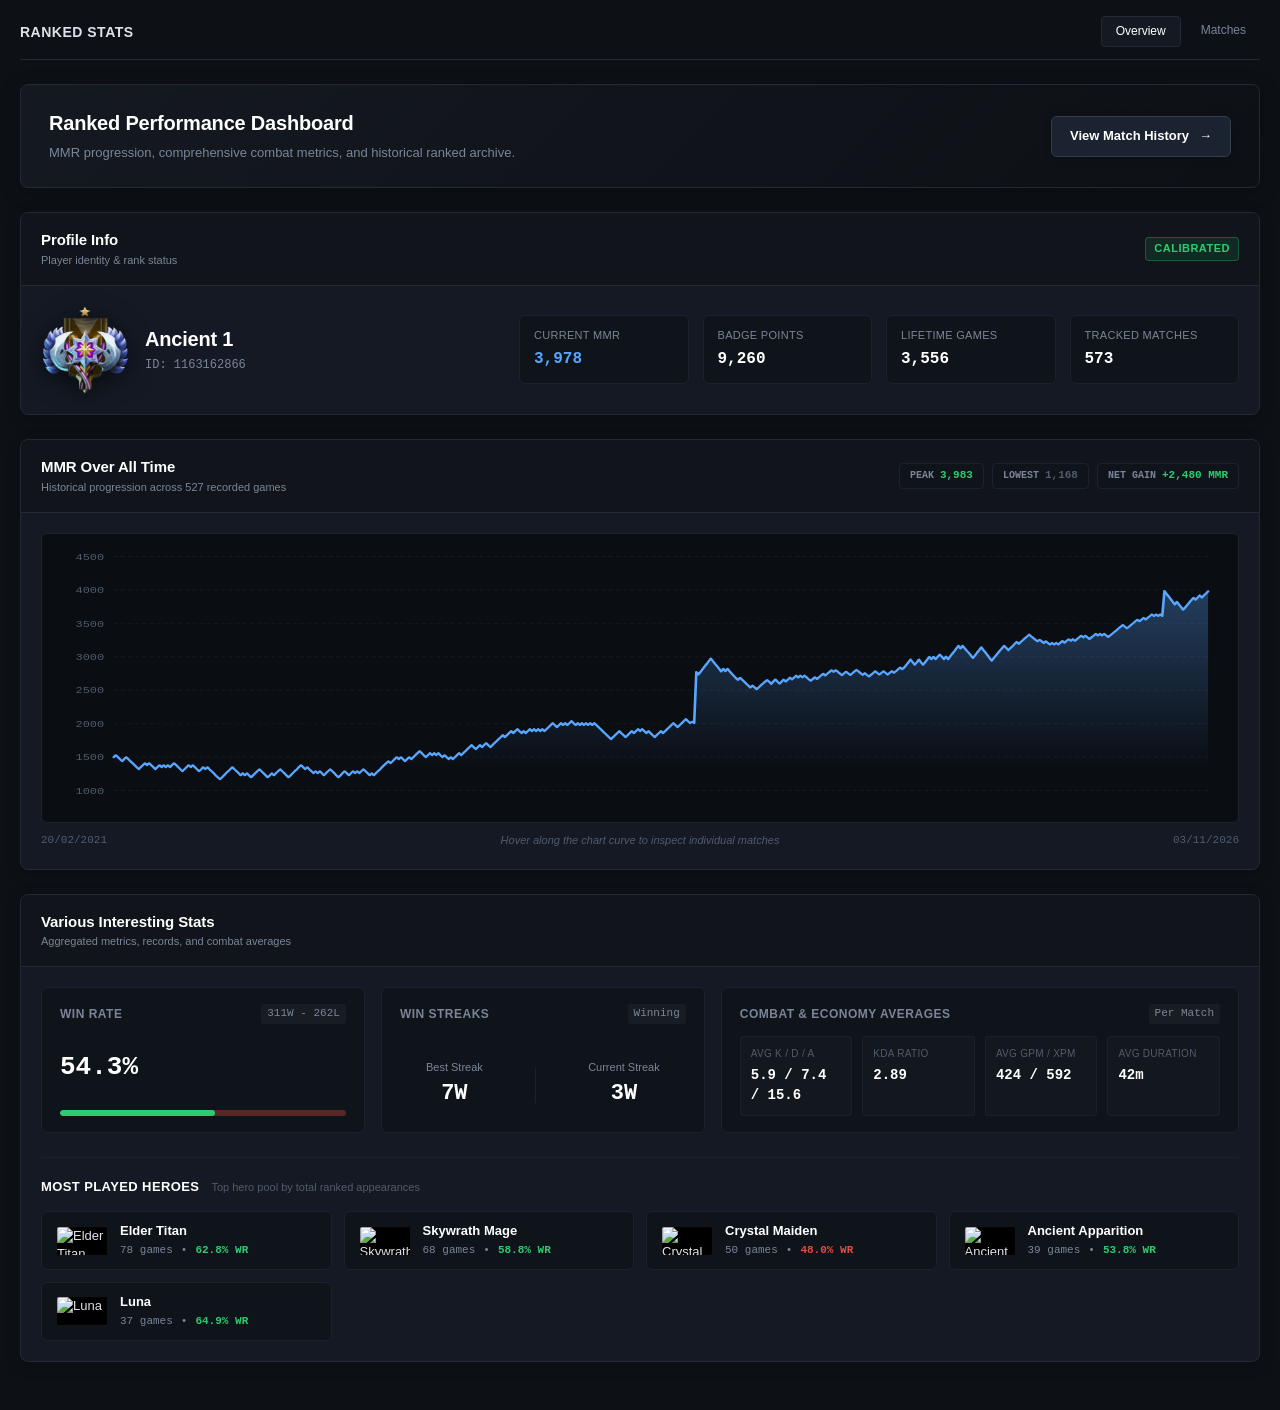
==== web/index.html @ b57a0b6e "reorganized website" ====
<!DOCTYPE html>
<html lang="en">
<head>
  <meta charset="UTF-8">
  <meta name="viewport" content="width=device-width, initial-scale=1.0">
  <title>Ranked Stats</title>
  <link rel="stylesheet" href="landing.css">
  <link rel="icon" href="assets/favicons/favicon.ico">
</head>
<body>
  <div class="layout">
    <!-- Navigation Bar -->
    <nav class="navbar">
      <div class="nav-brand"><a href="index.html" class="nav-brand-link">Ranked Stats</a></div>
      <div class="nav-tabs">
        <a href="index.html" class="nav-item active">Overview</a>
        <a href="matches/index.html" class="nav-item">Matches</a>
      </div>
    </nav>

    <!-- Header Banner & Navigation to Matches -->
    <header class="hero-banner">
      <div class="hero-content">
        <h1 class="hero-title">Ranked Performance Dashboard</h1>
        <p class="hero-subtitle">MMR progression, comprehensive combat metrics, and historical ranked archive.</p>
      </div>
      <div class="hero-action">
        <a href="matches/index.html" class="btn-cta">
          <span>View Match History</span>
          <span class="btn-arrow">&rarr;</span>
        </a>
      </div>
    </header>

    <main class="dashboard-grid">
      <!-- Component 1: Profile Info -->
      <section id="profile-component" class="dashboard-card profile-card">
        <div class="card-header">
          <div class="card-header-titles">
            <h2 class="card-title">Profile Info</h2>
            <span class="card-subtitle">Player identity & rank status</span>
          </div>
          <span class="badge status-badge" id="profile-status">Loading...</span>
        </div>
        <div class="card-body profile-body">
          <div class="rank-display">
            <div class="rank-badge-wrapper" id="rank-badge-wrapper">
              <img id="rank-base-img" class="rank-badge-base" src="assets/rank_icons/rank_icon_0.png" alt="Rank Badge">
              <img id="rank-star-img" class="rank-badge-star hidden" src="" alt="Rank Star">
            </div>
            <div class="rank-info-text">
              <div class="rank-title" id="rank-name-label">Uncalibrated</div>
              <div class="rank-sub" id="profile-account-id">ID: —</div>
            </div>
          </div>

          <div class="profile-metrics-list">
            <div class="profile-metric-box">
              <span class="metric-label">Current MMR</span>
              <span class="metric-num val-highlight" id="profile-mmr">—</span>
            </div>
            <div class="profile-metric-box">
              <span class="metric-label">Badge Points</span>
              <span class="metric-num" id="profile-badge-points">—</span>
            </div>
            <div class="profile-metric-box">
              <span class="metric-label">Lifetime Games</span>
              <span class="metric-num" id="profile-lifetime-games">—</span>
            </div>
            <div class="profile-metric-box">
              <span class="metric-label">Tracked Matches</span>
              <span class="metric-num" id="profile-tracked-matches">—</span>
            </div>
          </div>
        </div>
      </section>

      <!-- Component 2: Chart of MMR Over All Time -->
      <section id="mmr-chart-component" class="dashboard-card chart-card">
        <div class="card-header">
          <div class="card-header-titles">
            <h2 class="card-title">MMR Over All Time</h2>
            <span class="card-subtitle">Historical progression across <span id="chart-total-matches">0</span> recorded games</span>
          </div>
          <div class="chart-summary-pills">
            <div class="summary-pill">
              <span class="pill-label">Peak</span>
              <span class="pill-value val-positive" id="chart-peak-mmr">—</span>
            </div>
            <div class="summary-pill">
              <span class="pill-label">Lowest</span>
              <span class="pill-value val-muted" id="chart-min-mmr">—</span>
            </div>
            <div class="summary-pill">
              <span class="pill-label">Net Gain</span>
              <span class="pill-value val-highlight" id="chart-net-change">—</span>
            </div>
          </div>
        </div>
        <div class="card-body chart-body">
          <div class="chart-wrapper" id="chart-container">
            <svg id="mmr-svg" class="mmr-chart-svg" viewBox="0 0 1000 320" preserveAspectRatio="none">
              <defs>
                <linearGradient id="areaGradient" x1="0" y1="0" x2="0" y2="1">
                  <stop offset="0%" stop-color="#58a6ff" stop-opacity="0.32" />
                  <stop offset="90%" stop-color="#58a6ff" stop-opacity="0.0" />
                </linearGradient>
              </defs>
              <g id="svg-grid-lines"></g>
              <g id="svg-grid-labels"></g>
              <path id="svg-chart-area" d="" fill="url(#areaGradient)" />
              <path id="svg-chart-line" d="" fill="none" stroke="#58a6ff" stroke-width="2.2" stroke-linecap="round" stroke-linejoin="round" />
              <line id="svg-crosshair" class="chart-crosshair hidden" x1="0" y1="20" x2="0" y2="290" />
              <circle id="svg-active-dot" class="chart-active-dot hidden" cx="0" cy="0" r="4.5" />
            </svg>
          </div>
          <div class="chart-footer">
            <span id="chart-start-date" class="chart-footer-date">—</span>
            <span class="chart-footer-hint">Hover along the chart curve to inspect individual matches</span>
            <span id="chart-end-date" class="chart-footer-date">—</span>
          </div>
        </div>
      </section>

      <!-- Component 3: Various Interesting Stats -->
      <section id="stats-component" class="dashboard-card stats-card">
        <div class="card-header">
          <div class="card-header-titles">
            <h2 class="card-title">Various Interesting Stats</h2>
            <span class="card-subtitle">Aggregated metrics, records, and combat averages</span>
          </div>
        </div>
        <div class="card-body stats-body">
          <!-- Quick Stat Metric Tiles -->
          <div class="stats-row">
            <!-- Winrate Tile -->
            <div class="stat-tile">
              <div class="tile-header">
                <span class="tile-title">Win Rate</span>
                <span class="tile-badge" id="stat-record">0W - 0L</span>
              </div>
              <div class="tile-main-val" id="stat-winrate">0.0%</div>
              <div class="winrate-bar-track">
                <div class="winrate-bar-fill" id="stat-winrate-bar" style="width: 50%;"></div>
              </div>
            </div>

            <!-- Streaks Tile -->
            <div class="stat-tile">
              <div class="tile-header">
                <span class="tile-title">Win Streaks</span>
                <span class="tile-badge" id="stat-streak-badge">Active</span>
              </div>
              <div class="streak-split">
                <div class="streak-item">
                  <span class="streak-label">Best Streak</span>
                  <span class="streak-val val-positive" id="stat-max-streak">0W</span>
                </div>
                <div class="streak-sep"></div>
                <div class="streak-item">
                  <span class="streak-label">Current Streak</span>
                  <span class="streak-val" id="stat-current-streak">0W</span>
                </div>
              </div>
            </div>

            <!-- Combat & Economy Averages -->
            <div class="stat-tile full-width-sm">
              <div class="tile-header">
                <span class="tile-title">Combat & Economy Averages</span>
                <span class="tile-badge">Per Match</span>
              </div>
              <div class="averages-layout">
                <div class="avg-cell">
                  <span class="avg-label">Avg K / D / A</span>
                  <span class="avg-data" id="stat-avg-kda">0 / 0 / 0</span>
                </div>
                <div class="avg-cell">
                  <span class="avg-label">KDA Ratio</span>
                  <span class="avg-data val-positive" id="stat-kda-ratio">0.00</span>
                </div>
                <div class="avg-cell">
                  <span class="avg-label">Avg GPM / XPM</span>
                  <span class="avg-data" id="stat-avg-gpmxpm">0 / 0</span>
                </div>
                <div class="avg-cell">
                  <span class="avg-label">Avg Duration</span>
                  <span class="avg-data" id="stat-avg-duration">0m</span>
                </div>
              </div>
            </div>
          </div>

          <!-- Top Played Heroes Subsection -->
          <div class="heroes-subsection">
            <div class="subsection-header">
              <h3 class="subsection-title">Most Played Heroes</h3>
              <span class="subsection-sub">Top hero pool by total ranked appearances</span>
            </div>
            <div class="top-heroes-grid" id="top-heroes-grid">
              <!-- Dynamically populated by landing.js -->
            </div>
          </div>
        </div>
      </section>
    </main>

    <!-- Floating Tooltip for Chart & Items -->
    <div id="chart-tooltip" class="tooltip hidden"></div>
  </div>

  <script src="landing.js"></script>
</body>
</html>
---- web/landing.css ----
:root {
  --bg-color: #0d1015;
  --surface-color: #151921;
  --surface-card: #141923;
  --header-bg: #11141a;
  --border-color: #232936;
  --border-subtle: #1c222d;
  --text-main: #dce2eb;
  --text-muted: #798699;
  --text-dim: #505c6d;
  
  --win-tint: rgba(46, 204, 113, 0.08);
  --win-border: #2ecc71;
  --loss-tint: rgba(231, 76, 60, 0.08);
  --loss-border: #e74c3c;
  --accent-blue: #58a6ff;
  --accent-gold: #f59e0b;
  
  --font-sans: -apple-system, BlinkMacSystemFont, "Segoe UI", Roboto, "Helvetica Neue", sans-serif;
  --font-mono: ui-monospace, SFMono-Regular, Menlo, Monaco, Consolas, "Liberation Mono", monospace;
}

* {
  box-sizing: border-box;
}

body {
  margin: 0;
  padding: 0;
  background-color: var(--bg-color);
  color: var(--text-main);
  font-family: var(--font-sans);
  font-size: 13px;
  line-height: 1.45;
  -webkit-font-smoothing: antialiased;
}

.layout {
  max-width: 1400px;
  margin: 0 auto;
  padding: 16px 20px 48px;
}

/* ==========================================================================
   Navigation Bar
   ========================================================================== */
.navbar {
  display: flex;
  align-items: center;
  justify-content: space-between;
  border-bottom: 1px solid var(--border-color);
  padding-bottom: 12px;
  margin-bottom: 24px;
}

.nav-brand {
  font-weight: 700;
  font-size: 14px;
  letter-spacing: 0.5px;
  text-transform: uppercase;
}

.nav-brand-link {
  color: var(--text-main);
  text-decoration: none;
  transition: color 0.15s ease;
}

.nav-brand-link:hover {
  color: var(--accent-blue);
}

.nav-tabs {
  display: flex;
  gap: 6px;
}

.nav-item {
  color: var(--text-muted);
  text-decoration: none;
  padding: 6px 14px;
  border-radius: 4px;
  font-weight: 500;
  font-size: 12px;
  transition: all 0.15s ease;
}

.nav-item:hover {
  color: var(--text-main);
  background: rgba(255, 255, 255, 0.04);
}

.nav-item.active {
  color: #fff;
  background: var(--surface-color);
  border: 1px solid var(--border-color);
}

/* ==========================================================================
   Hero Banner / Navigation to Matches
   ========================================================================== */
.hero-banner {
  display: flex;
  align-items: center;
  justify-content: space-between;
  background: linear-gradient(135deg, rgba(21, 25, 33, 0.95) 0%, rgba(13, 16, 21, 0.98) 100%);
  border: 1px solid var(--border-color);
  border-radius: 8px;
  padding: 24px 28px;
  margin-bottom: 24px;
  box-shadow: 0 4px 20px rgba(0, 0, 0, 0.25);
  gap: 20px;
}

.hero-title {
  margin: 0 0 6px 0;
  font-size: 20px;
  font-weight: 700;
  color: #fff;
  letter-spacing: -0.2px;
}

.hero-subtitle {
  margin: 0;
  color: var(--text-muted);
  font-size: 13px;
}

.btn-cta {
  display: inline-flex;
  align-items: center;
  gap: 10px;
  background: #1b2230;
  border: 1px solid #323d50;
  color: #fff;
  text-decoration: none;
  font-size: 13px;
  font-weight: 600;
  padding: 10px 18px;
  border-radius: 6px;
  white-space: nowrap;
  transition: all 0.2s cubic-bezier(0.16, 1, 0.3, 1);
  box-shadow: 0 2px 8px rgba(0, 0, 0, 0.2);
}

.btn-cta:hover {
  background: #252e42;
  border-color: var(--accent-blue);
  color: var(--accent-blue);
  transform: translateY(-1px);
  box-shadow: 0 4px 14px rgba(88, 166, 255, 0.2);
}

.btn-arrow {
  transition: transform 0.2s ease;
}

.btn-cta:hover .btn-arrow {
  transform: translateX(3px);
}

/* ==========================================================================
   Dashboard Main Grid
   ========================================================================== */
.dashboard-grid {
  display: flex;
  flex-direction: column;
  gap: 24px;
}

.dashboard-card {
  background: var(--surface-card);
  border: 1px solid var(--border-color);
  border-radius: 8px;
  overflow: hidden;
  box-shadow: 0 4px 16px rgba(0, 0, 0, 0.2);
}

.card-header {
  display: flex;
  align-items: center;
  justify-content: space-between;
  padding: 16px 20px;
  background: var(--header-bg);
  border-bottom: 1px solid var(--border-color);
  gap: 16px;
}

.card-header-titles {
  display: flex;
  flex-direction: column;
  gap: 2px;
}

.card-title {
  margin: 0;
  font-size: 15px;
  font-weight: 600;
  color: #fff;
  letter-spacing: -0.1px;
}

.card-subtitle {
  font-size: 11px;
  color: var(--text-muted);
}

.card-body {
  padding: 20px;
}

/* Status Badges */
.badge {
  display: inline-flex;
  align-items: center;
  padding: 3px 8px;
  border-radius: 4px;
  font-size: 11px;
  font-weight: 600;
  text-transform: uppercase;
  letter-spacing: 0.5px;
}

.status-badge {
  background: rgba(46, 204, 113, 0.12);
  color: #2ecc71;
  border: 1px solid rgba(46, 204, 113, 0.3);
}

.status-badge.uncalibrated {
  background: rgba(245, 158, 11, 0.12);
  color: var(--accent-gold);
  border-color: rgba(245, 158, 11, 0.3);
}

/* ==========================================================================
   Component 1: Profile Info
   ========================================================================== */
.profile-body {
  display: flex;
  align-items: center;
  justify-content: space-between;
  flex-wrap: wrap;
  gap: 24px;
}

.rank-display {
  display: flex;
  align-items: center;
  gap: 16px;
}

.rank-badge-wrapper {
  position: relative;
  width: 88px;
  height: 88px;
  display: flex;
  align-items: center;
  justify-content: center;
  filter: drop-shadow(0 4px 12px rgba(0, 0, 0, 0.6));
}

.rank-badge-base {
  width: 100%;
  height: 100%;
  object-fit: contain;
}

.rank-badge-star {
  position: absolute;
  top: 0;
  left: 0;
  width: 100%;
  height: 100%;
  object-fit: contain;
  pointer-events: none;
}

.rank-badge-star.hidden {
  display: none;
}

.rank-info-text {
  display: flex;
  flex-direction: column;
  gap: 3px;
}

.rank-title {
  font-size: 20px;
  font-weight: 700;
  color: #fff;
  letter-spacing: -0.2px;
}

.rank-sub {
  font-family: var(--font-mono);
  font-size: 12px;
  color: var(--text-muted);
}

.profile-metrics-list {
  display: grid;
  grid-template-columns: repeat(4, 1fr);
  gap: 14px;
  flex: 1;
  max-width: 720px;
}

.profile-metric-box {
  background: #0f131a;
  border: 1px solid var(--border-subtle);
  border-radius: 6px;
  padding: 12px 14px;
  display: flex;
  flex-direction: column;
  gap: 4px;
}

.metric-label {
  font-size: 11px;
  text-transform: uppercase;
  color: var(--text-muted);
  font-weight: 500;
  letter-spacing: 0.3px;
}

.metric-num {
  font-size: 16px;
  font-weight: 700;
  font-family: var(--font-mono);
  color: #fff;
}

.val-highlight {
  color: var(--accent-blue);
}

.val-positive {
  color: #2ecc71;
}

.val-muted {
  color: var(--text-dim);
}

/* ==========================================================================
   Component 2: MMR Over All Time Chart
   ========================================================================== */
.chart-summary-pills {
  display: flex;
  gap: 8px;
  flex-wrap: wrap;
}

.summary-pill {
  display: flex;
  align-items: center;
  gap: 6px;
  background: #0f131a;
  border: 1px solid var(--border-subtle);
  padding: 4px 10px;
  border-radius: 4px;
  font-size: 11px;
  font-family: var(--font-mono);
}

.pill-label {
  color: var(--text-muted);
  text-transform: uppercase;
  font-size: 10px;
  font-weight: 600;
}

.pill-value {
  font-weight: 700;
}

.chart-wrapper {
  position: relative;
  width: 100%;
  height: 290px;
  background: #0a0d12;
  border: 1px solid var(--border-subtle);
  border-radius: 6px;
  overflow: hidden;
  cursor: crosshair;
}

.mmr-chart-svg {
  width: 100%;
  height: 100%;
  display: block;
}

.svg-grid-line {
  stroke: rgba(255, 255, 255, 0.05);
  stroke-width: 1;
  stroke-dasharray: 3 3;
}

.svg-grid-text {
  fill: var(--text-dim);
  font-size: 10px;
  font-family: var(--font-mono);
  text-anchor: end;
  user-select: none;
}

.chart-crosshair {
  stroke: rgba(88, 166, 255, 0.4);
  stroke-width: 1;
  stroke-dasharray: 2 2;
  pointer-events: none;
}

.chart-crosshair.hidden {
  display: none;
}

.chart-active-dot {
  fill: #fff;
  stroke: #58a6ff;
  stroke-width: 2.5;
  pointer-events: none;
  filter: drop-shadow(0 0 6px rgba(88, 166, 255, 0.8));
}

.chart-active-dot.hidden {
  display: none;
}

.chart-footer {
  display: flex;
  align-items: center;
  justify-content: space-between;
  margin-top: 10px;
  font-size: 11px;
  color: var(--text-muted);
}

.chart-footer-date {
  font-family: var(--font-mono);
  color: var(--text-dim);
}

.chart-footer-hint {
  font-style: italic;
  font-size: 11px;
  color: var(--text-dim);
}

/* ==========================================================================
   Component 3: Various Interesting Stats
   ========================================================================== */
.stats-row {
  display: grid;
  grid-template-columns: 1fr 1fr 1.6fr;
  gap: 16px;
  margin-bottom: 24px;
}

.stat-tile {
  background: #0f131a;
  border: 1px solid var(--border-subtle);
  border-radius: 6px;
  padding: 16px 18px;
  display: flex;
  flex-direction: column;
  justify-content: space-between;
}

.tile-header {
  display: flex;
  align-items: center;
  justify-content: space-between;
  margin-bottom: 12px;
}

.tile-title {
  font-size: 12px;
  font-weight: 600;
  text-transform: uppercase;
  letter-spacing: 0.5px;
  color: var(--text-muted);
}

.tile-badge {
  font-size: 11px;
  font-family: var(--font-mono);
  color: var(--text-muted);
  background: rgba(255, 255, 255, 0.04);
  padding: 2px 6px;
  border-radius: 3px;
}

.tile-main-val {
  font-size: 26px;
  font-weight: 700;
  font-family: var(--font-mono);
  color: #fff;
  margin-bottom: 10px;
}

.winrate-bar-track {
  width: 100%;
  height: 6px;
  background: rgba(231, 76, 60, 0.35);
  border-radius: 3px;
  overflow: hidden;
}

.winrate-bar-fill {
  height: 100%;
  background: #2ecc71;
  border-radius: 3px;
  transition: width 0.4s ease;
}

.streak-split {
  display: flex;
  align-items: center;
  justify-content: space-around;
  padding: 6px 0;
}

.streak-item {
  display: flex;
  flex-direction: column;
  align-items: center;
  gap: 2px;
}

.streak-label {
  font-size: 11px;
  color: var(--text-muted);
}

.streak-val {
  font-size: 22px;
  font-weight: 700;
  font-family: var(--font-mono);
  color: #fff;
}

.streak-sep {
  width: 1px;
  height: 36px;
  background: var(--border-subtle);
}

/* Combat & Economy Averages Layout */
.averages-layout {
  display: grid;
  grid-template-columns: repeat(4, 1fr);
  gap: 10px;
}

.avg-cell {
  background: rgba(255, 255, 255, 0.02);
  border: 1px solid rgba(255, 255, 255, 0.04);
  border-radius: 4px;
  padding: 10px;
  display: flex;
  flex-direction: column;
  gap: 3px;
}

.avg-label {
  font-size: 10px;
  text-transform: uppercase;
  color: var(--text-dim);
  letter-spacing: 0.3px;
}

.avg-data {
  font-size: 14px;
  font-weight: 700;
  font-family: var(--font-mono);
  color: #fff;
}

/* Top Played Heroes Subsection */
.heroes-subsection {
  margin-top: 8px;
  border-top: 1px solid var(--border-subtle);
  padding-top: 20px;
}

.subsection-header {
  display: flex;
  align-items: baseline;
  gap: 12px;
  margin-bottom: 14px;
}

.subsection-title {
  margin: 0;
  font-size: 13px;
  font-weight: 600;
  color: #fff;
  text-transform: uppercase;
  letter-spacing: 0.4px;
}

.subsection-sub {
  font-size: 11px;
  color: var(--text-dim);
}

.top-heroes-grid {
  display: grid;
  grid-template-columns: repeat(auto-fill, minmax(240px, 1fr));
  gap: 12px;
}

.hero-stat-card {
  display: flex;
  align-items: center;
  gap: 12px;
  background: #0f131a;
  border: 1px solid var(--border-subtle);
  border-radius: 6px;
  padding: 10px 14px;
  transition: border-color 0.15s ease, transform 0.15s ease;
}

.hero-stat-card:hover {
  border-color: #384252;
  transform: translateY(-1px);
}

.hero-card-img {
  width: 52px;
  height: 30px;
  border-radius: 3px;
  object-fit: cover;
  background: #000;
  flex-shrink: 0;
  border: 1px solid rgba(255, 255, 255, 0.08);
}

.hero-card-info {
  display: flex;
  flex-direction: column;
  min-width: 0;
  flex: 1;
}

.hero-card-name {
  font-weight: 600;
  font-size: 13px;
  color: #fff;
  white-space: nowrap;
  overflow: hidden;
  text-overflow: ellipsis;
}

.hero-card-metrics {
  display: flex;
  align-items: center;
  gap: 8px;
  font-family: var(--font-mono);
  font-size: 11px;
  color: var(--text-muted);
  margin-top: 2px;
}

.hero-card-winrate.positive {
  color: #2ecc71;
  font-weight: 600;
}

.hero-card-winrate.negative {
  color: #e74c3c;
  font-weight: 600;
}

/* ==========================================================================
   Tooltips
   ========================================================================== */
.tooltip {
  position: fixed;
  background: #11141a;
  border: 1px solid var(--border-color);
  color: var(--text-main);
  padding: 6px 10px;
  border-radius: 4px;
  font-size: 11px;
  pointer-events: none;
  z-index: 10005;
  white-space: nowrap;
  box-shadow: 0 4px 14px rgba(0, 0, 0, 0.5);
  font-family: var(--font-sans);
}

.tooltip.hidden {
  display: none;
}

/* Tooltip internal content for MMR chart */
.chart-tip-row {
  display: flex;
  align-items: center;
  gap: 8px;
}

.chart-tip-hero-img {
  width: 28px;
  height: 16px;
  border-radius: 2px;
  object-fit: cover;
}

.chart-tip-mmr {
  font-weight: 700;
  font-family: var(--font-mono);
  color: #fff;
}

.chart-tip-date {
  color: var(--text-dim);
  font-family: var(--font-mono);
  font-size: 10px;
}

/* ==========================================================================
   Responsive Adaptations
   ========================================================================== */
@media (max-width: 992px) {
  .profile-metrics-list {
    grid-template-columns: repeat(2, 1fr);
  }

  .stats-row {
    grid-template-columns: 1fr;
  }

  .hero-banner {
    flex-direction: column;
    align-items: flex-start;
  }
}

@media (max-width: 640px) {
  .averages-layout {
    grid-template-columns: repeat(2, 1fr);
  }
  
  .profile-body {
    flex-direction: column;
    align-items: flex-start;
  }
}
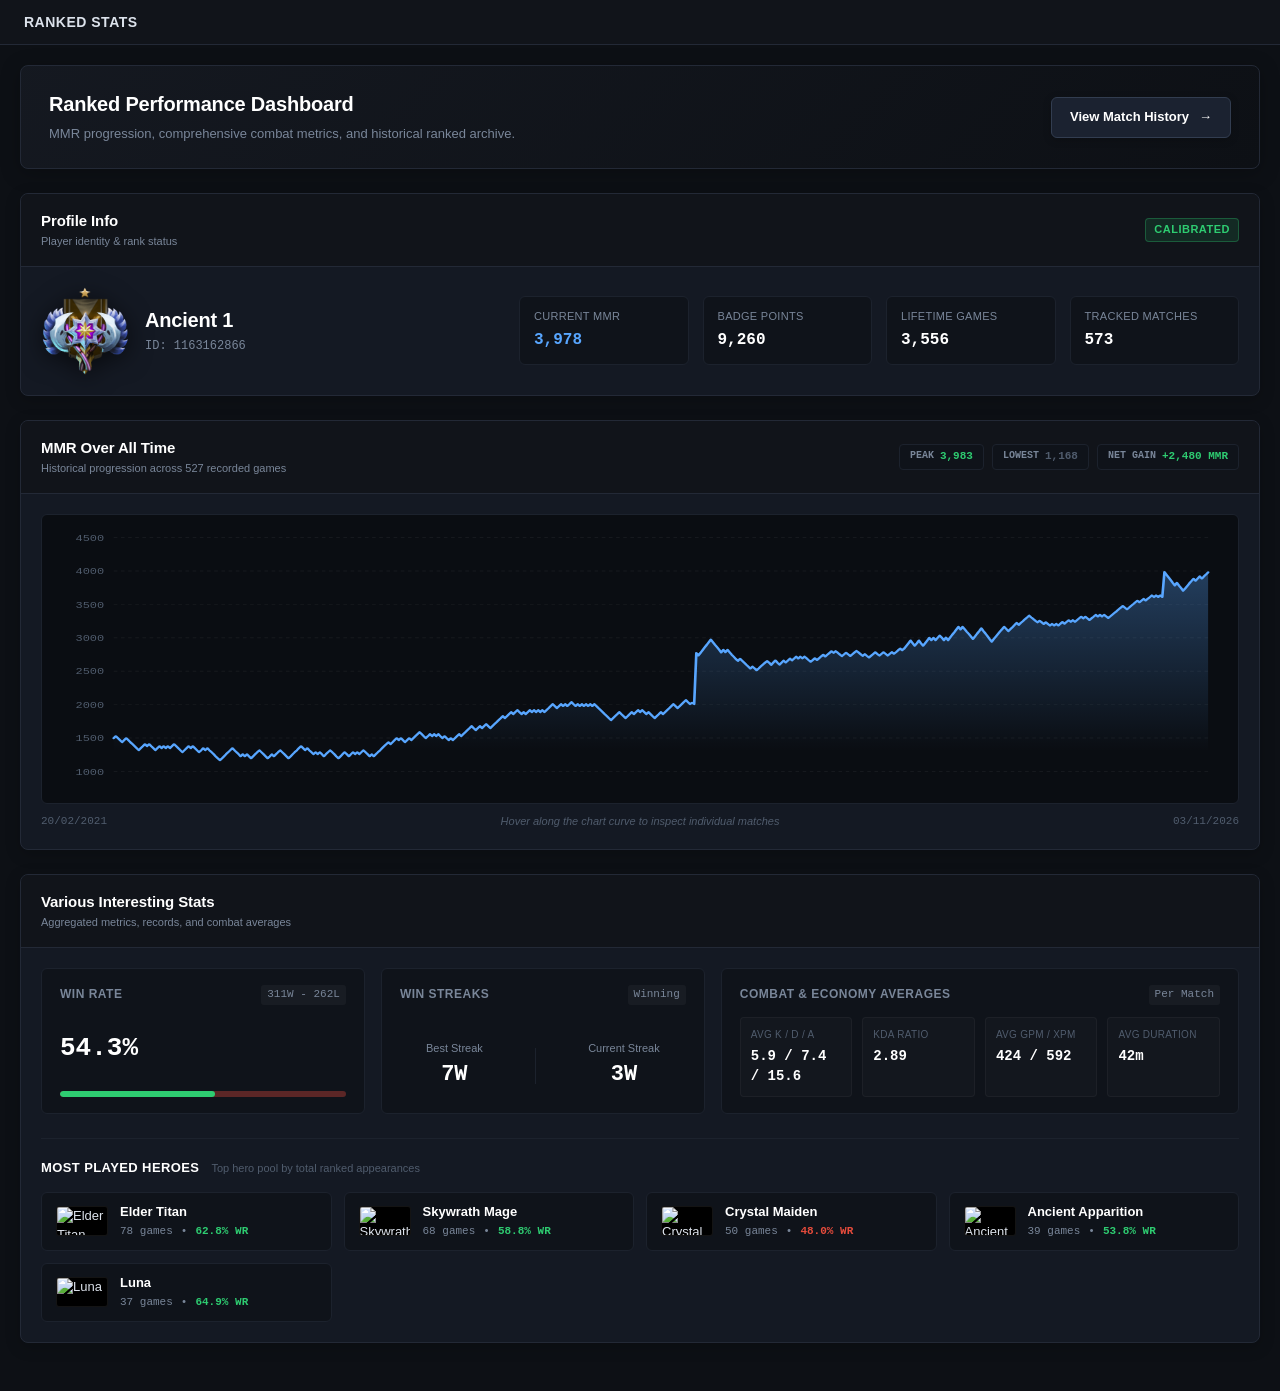
==== commit a195b4f9: "finished table design, basic linkage between homepage and table." ====
--- a/web/index.html
+++ b/web/index.html
@@ -8,15 +8,12 @@
   <link rel="icon" href="assets/favicons/favicon.ico">
 </head>
 <body>
+  <!-- Global Site Header -->
+  <header class="site-header">
+    <a href="index.html" class="site-title">Ranked Stats</a>
+  </header>
+
   <div class="layout">
-    <!-- Navigation Bar -->
-    <nav class="navbar">
-      <div class="nav-brand"><a href="index.html" class="nav-brand-link">Ranked Stats</a></div>
-      <div class="nav-tabs">
-        <a href="index.html" class="nav-item active">Overview</a>
-        <a href="matches/index.html" class="nav-item">Matches</a>
-      </div>
-    </nav>
 
     <!-- Header Banner & Navigation to Matches -->
     <header class="hero-banner">
--- a/web/landing.css
+++ b/web/landing.css
@@ -38,62 +38,38 @@
 .layout {
   max-width: 1400px;
   margin: 0 auto;
-  padding: 16px 20px 48px;
+  padding: 20px 20px 48px;
 }
 
 /* ==========================================================================
-   Navigation Bar
+   Global Site Header (Full-width, constant across all pages)
    ========================================================================== */
-.navbar {
-  display: flex;
-  align-items: center;
-  justify-content: space-between;
+.site-header {
+  width: 100%;
+  background-color: var(--header-bg);
   border-bottom: 1px solid var(--border-color);
-  padding-bottom: 12px;
-  margin-bottom: 24px;
-}
-
-.nav-brand {
+  padding: 12px 24px;
+  box-sizing: border-box;
+  display: flex;
+  align-items: center;
+}
+
+.site-title,
+.site-title:link,
+.site-title:visited,
+.site-title:hover,
+.site-title:active,
+.site-title:focus {
   font-weight: 700;
   font-size: 14px;
   letter-spacing: 0.5px;
   text-transform: uppercase;
-}
-
-.nav-brand-link {
   color: var(--text-main);
   text-decoration: none;
-  transition: color 0.15s ease;
-}
-
-.nav-brand-link:hover {
-  color: var(--accent-blue);
-}
-
-.nav-tabs {
-  display: flex;
-  gap: 6px;
-}
-
-.nav-item {
-  color: var(--text-muted);
-  text-decoration: none;
-  padding: 6px 14px;
-  border-radius: 4px;
-  font-weight: 500;
-  font-size: 12px;
-  transition: all 0.15s ease;
-}
-
-.nav-item:hover {
-  color: var(--text-main);
-  background: rgba(255, 255, 255, 0.04);
-}
-
-.nav-item.active {
-  color: #fff;
-  background: var(--surface-color);
-  border: 1px solid var(--border-color);
+  cursor: pointer;
+  outline: none;
+  user-select: none;
+  transition: none;
 }
 
 /* ==========================================================================
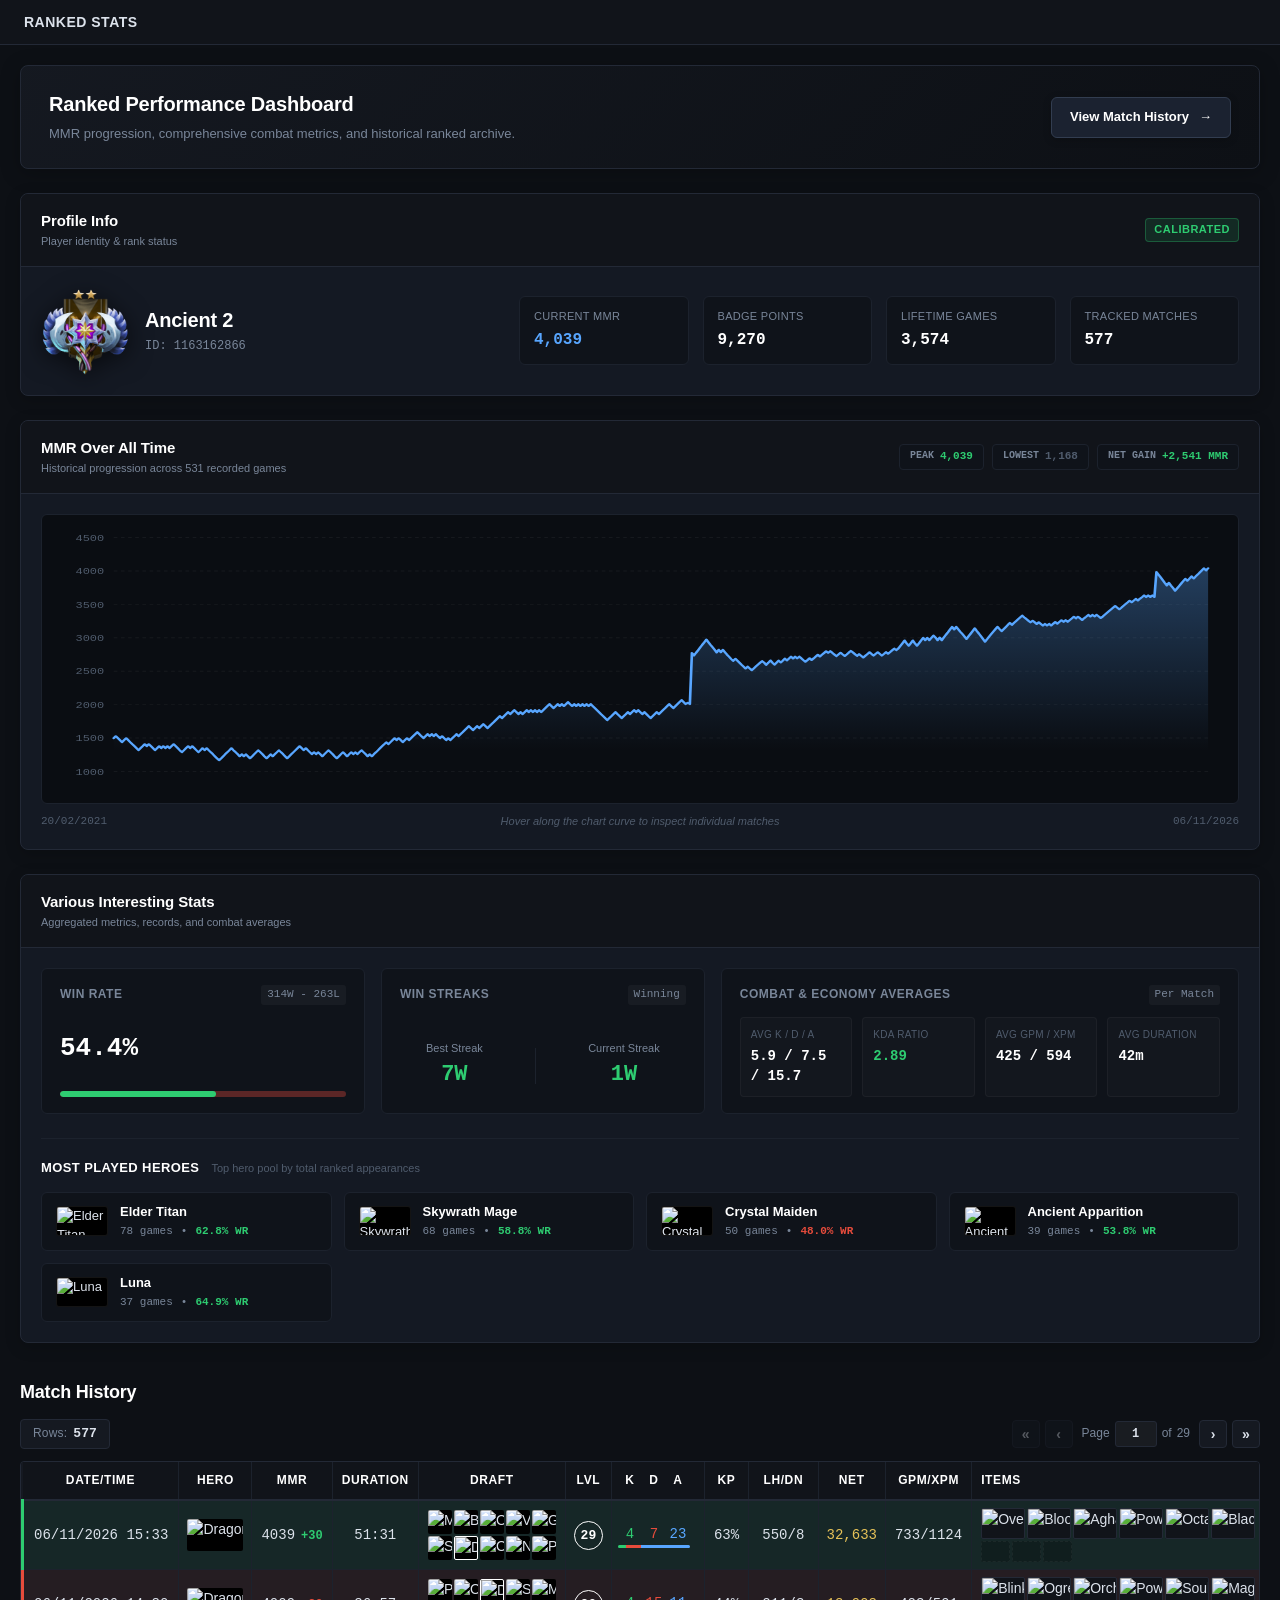
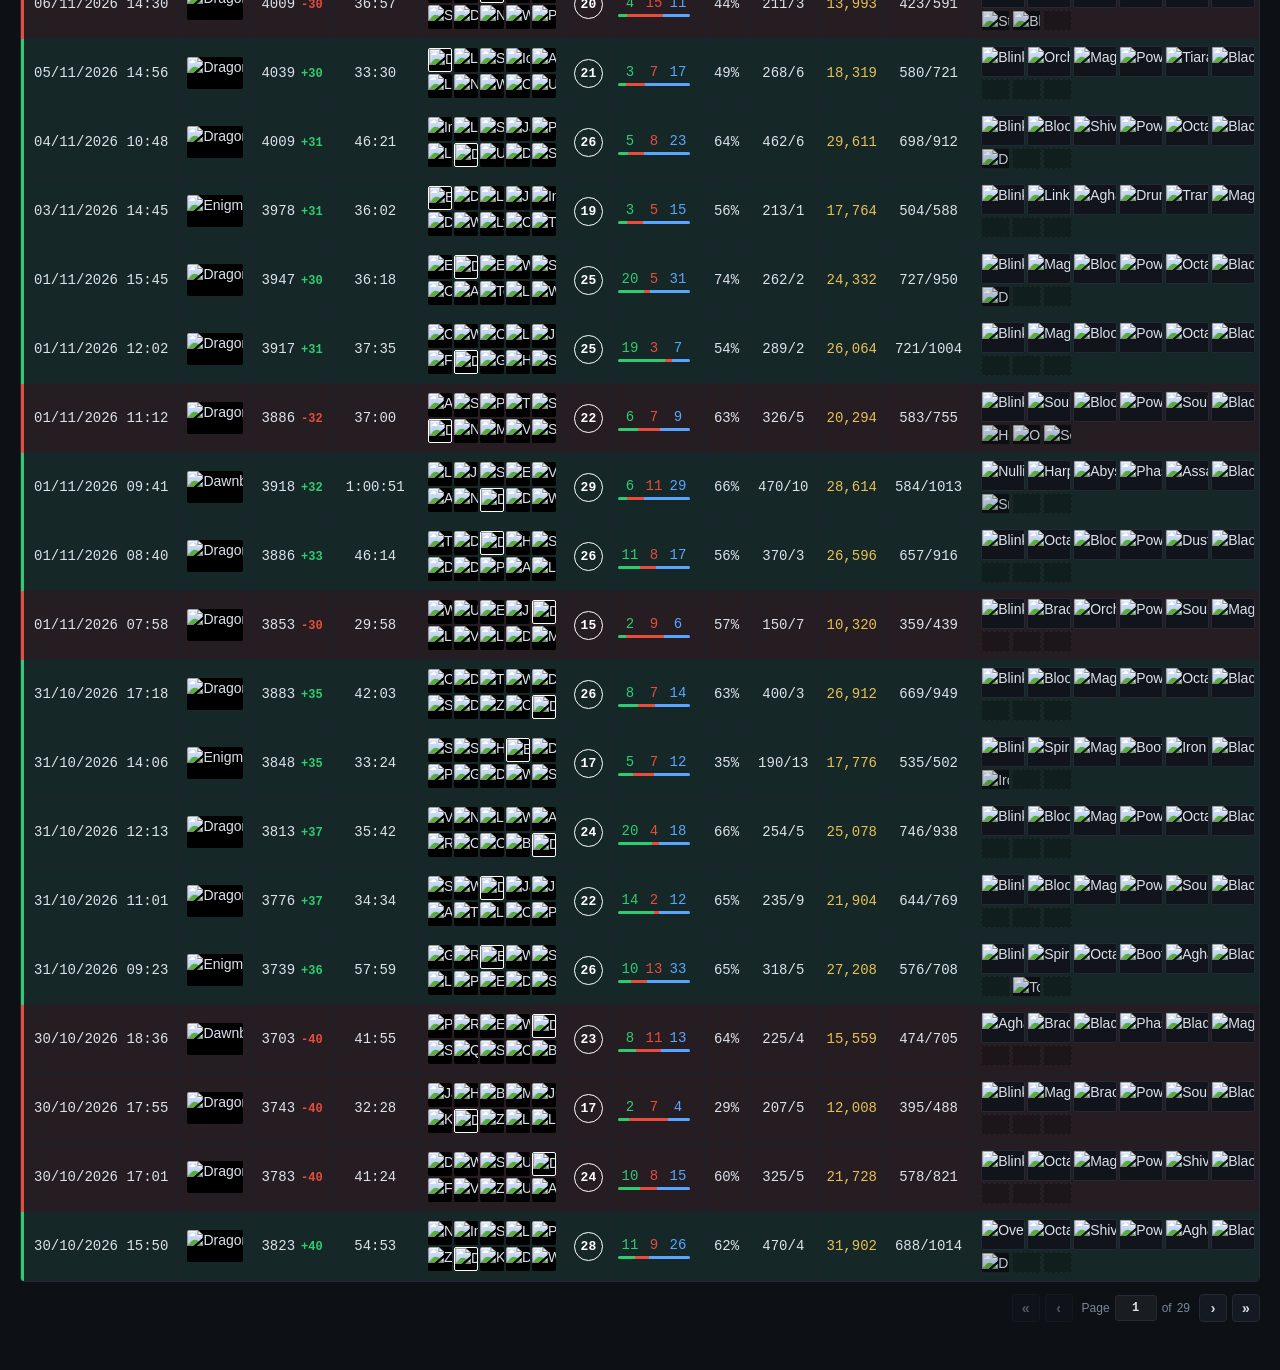
==== commit 6a066f3c: "single page for everything" ====
--- a/web/index.html
+++ b/web/index.html
@@ -4,7 +4,7 @@
   <meta charset="UTF-8">
   <meta name="viewport" content="width=device-width, initial-scale=1.0">
   <title>Ranked Stats</title>
-  <link rel="stylesheet" href="landing.css">
+  <link rel="stylesheet" href="style.css">
   <link rel="icon" href="assets/favicons/favicon.ico">
 </head>
 <body>
@@ -195,17 +195,99 @@
               <span class="subsection-sub">Top hero pool by total ranked appearances</span>
             </div>
             <div class="top-heroes-grid" id="top-heroes-grid">
-              <!-- Dynamically populated by landing.js -->
+              <!-- Dynamically populated by script.js -->
             </div>
           </div>
         </div>
       </section>
     </main>
 
-    <!-- Floating Tooltip for Chart & Items -->
+    <!-- Component 4: Match History Table -->
+    <section id="matches-section" class="matches-section">
+      <div class="matches-section-header">
+        <h2 class="matches-section-title">Match History</h2>
+      </div>
+
+      <div class="table-toolbar">
+        <div class="toolbar-left">
+          <div class="total-entries-badge">
+            <span class="entries-label">Rows:</span>
+            <span id="total-entries-count" class="entries-count total-entries-count">0</span>
+          </div>
+        </div>
+        <div class="toolbar-right">
+          <div class="pagination">
+            <button id="first-btn" class="btn-page btn-first" aria-label="First Page" data-tooltip="First Page">&laquo;</button>
+            <button id="prev-btn" class="btn-page btn-prev" aria-label="Previous Page" data-tooltip="Previous Page">&lsaquo;</button>
+            <div class="page-info">
+              <span>Page</span>
+              <input type="number" id="page-num-input" class="page-num-input" min="1" max="1" aria-label="Page number" value="1">
+              <span>of</span>
+              <span id="total-pages-display" class="total-pages-display">1</span>
+            </div>
+            <button id="next-btn" class="btn-page btn-next" aria-label="Next Page" data-tooltip="Next Page">&rsaquo;</button>
+            <button id="last-btn" class="btn-page btn-last" aria-label="Last Page" data-tooltip="Last Page">&raquo;</button>
+          </div>
+        </div>
+      </div>
+
+      <div class="table-wrapper">
+        <table id="matches-table">
+          <thead>
+            <tr>
+              <th class="col-timestamp group-end">Date/Time</th>
+              <th class="col-hero group-end">Hero</th>
+              <th class="col-mmr group-end">MMR</th>
+              <th class="col-duration group-end">Duration</th>
+              <th class="col-draft group-end">Draft</th>
+              <th class="col-lvl group-end">LVL</th>
+              <th class="col-kda group-end">
+                <div class="kda-header">
+                  <span>K</span>
+                  <span>D</span>
+                  <span>A</span>
+                </div>
+              </th>
+              <th class="col-kp group-end">KP</th>
+              <th class="col-lhdn group-end">LH/DN</th>
+              <th class="col-net group-end">NET</th>
+              <th class="col-gpmxpm group-end">GPM/XPM</th>
+              <th class="col-items">Items</th>
+              <th class="col-neutral"></th>
+              <th class="col-aghs group-end"></th>
+              <th class="col-match">Match ID</th>
+            </tr>
+          </thead>
+          <tbody id="matches-body">
+            <!-- Populated by script.js -->
+          </tbody>
+        </table>
+      </div>
+
+      <div class="table-toolbar bottom">
+        <div class="toolbar-right">
+          <div class="pagination">
+            <button id="first-btn-bottom" class="btn-page btn-first" aria-label="First Page" data-tooltip="First Page">&laquo;</button>
+            <button id="prev-btn-bottom" class="btn-page btn-prev" aria-label="Previous Page" data-tooltip="Previous Page">&lsaquo;</button>
+            <div class="page-info">
+              <span>Page</span>
+              <input type="number" id="page-num-input-bottom" class="page-num-input" min="1" max="1" aria-label="Page number" value="1">
+              <span>of</span>
+              <span id="total-pages-display-bottom" class="total-pages-display">1</span>
+            </div>
+            <button id="next-btn-bottom" class="btn-page btn-next" aria-label="Next Page" data-tooltip="Next Page">&rsaquo;</button>
+            <button id="last-btn-bottom" class="btn-page btn-last" aria-label="Last Page" data-tooltip="Last Page">&raquo;</button>
+          </div>
+        </div>
+      </div>
+    </section>
+
+    <!-- Floating Tooltips & Popovers -->
     <div id="chart-tooltip" class="tooltip hidden"></div>
+    <div id="tooltip" class="tooltip hidden"></div>
+    <div id="player-card-popover" class="player-card-popover hidden"></div>
   </div>
 
-  <script src="landing.js"></script>
+  <script src="script.js"></script>
 </body>
 </html>
--- a/web/style.css
+++ b/web/style.css
@@ -0,0 +1,1733 @@
+/**
+ * Ranked Stats — Unified Stylesheet
+ * 1. Global Themes, Variables & Layout
+ * 2. Dashboard Components (Profile, MMR Chart, Combat Stats)
+ * 3. Match History Table, Popovers & Controls
+ */
+
+:root {
+  --bg-color: #0d1015;
+  --surface-color: #151921;
+  --surface-card: #141923;
+  --header-bg: #11141a;
+  --border-color: #232936;
+  --border-subtle: #1c222d;
+  --text-main: #dce2eb;
+  --text-muted: #798699;
+  --text-dim: #505c6d;
+  
+  --win-tint: rgba(46, 204, 113, 0.08);
+  --win-border: #2ecc71;
+  --loss-tint: rgba(231, 76, 60, 0.08);
+  --loss-border: #e74c3c;
+  --accent-blue: #58a6ff;
+  --accent-gold: #f59e0b;
+  
+  --font-sans: -apple-system, BlinkMacSystemFont, "Segoe UI", Roboto, "Helvetica Neue", sans-serif;
+  --font-mono: ui-monospace, SFMono-Regular, Menlo, Monaco, Consolas, "Liberation Mono", monospace;
+}
+
+* {
+  box-sizing: border-box;
+}
+
+::selection {
+  background-color: rgba(88, 166, 255, 0.35);
+  color: #ffffff;
+}
+
+body {
+  margin: 0;
+  padding: 0;
+  background-color: var(--bg-color);
+  color: var(--text-main);
+  font-family: var(--font-sans);
+  font-size: 13px;
+  line-height: 1.45;
+  -webkit-font-smoothing: antialiased;
+}
+
+.layout {
+  max-width: 1480px;
+  margin: 0 auto;
+  padding: 20px 20px 48px;
+}
+
+/* ==========================================================================
+   Global Site Header (Full-width, constant across all pages)
+   ========================================================================== */
+.site-header {
+  width: 100%;
+  background-color: var(--header-bg);
+  border-bottom: 1px solid var(--border-color);
+  padding: 12px 24px;
+  box-sizing: border-box;
+  display: flex;
+  align-items: center;
+}
+
+.site-title,
+.site-title:link,
+.site-title:visited,
+.site-title:hover,
+.site-title:active,
+.site-title:focus {
+  font-weight: 700;
+  font-size: 14px;
+  letter-spacing: 0.5px;
+  text-transform: uppercase;
+  color: var(--text-main);
+  text-decoration: none;
+  cursor: pointer;
+  outline: none;
+  user-select: none;
+  transition: none;
+}
+
+/* ==========================================================================
+   Hero Banner / Navigation to Matches
+   ========================================================================== */
+.hero-banner {
+  display: flex;
+  align-items: center;
+  justify-content: space-between;
+  background: linear-gradient(135deg, rgba(21, 25, 33, 0.95) 0%, rgba(13, 16, 21, 0.98) 100%);
+  border: 1px solid var(--border-color);
+  border-radius: 8px;
+  padding: 24px 28px;
+  margin-bottom: 24px;
+  box-shadow: 0 4px 20px rgba(0, 0, 0, 0.25);
+  gap: 20px;
+}
+
+.hero-title {
+  margin: 0 0 6px 0;
+  font-size: 20px;
+  font-weight: 700;
+  color: #fff;
+  letter-spacing: -0.2px;
+}
+
+.hero-subtitle {
+  margin: 0;
+  color: var(--text-muted);
+  font-size: 13px;
+}
+
+.btn-cta {
+  display: inline-flex;
+  align-items: center;
+  gap: 10px;
+  background: #1b2230;
+  border: 1px solid #323d50;
+  color: #fff;
+  text-decoration: none;
+  font-size: 13px;
+  font-weight: 600;
+  padding: 10px 18px;
+  border-radius: 6px;
+  white-space: nowrap;
+  transition: all 0.2s cubic-bezier(0.16, 1, 0.3, 1);
+  box-shadow: 0 2px 8px rgba(0, 0, 0, 0.2);
+}
+
+.btn-cta:hover {
+  background: #252e42;
+  border-color: var(--accent-blue);
+  color: var(--accent-blue);
+  transform: translateY(-1px);
+  box-shadow: 0 4px 14px rgba(88, 166, 255, 0.2);
+}
+
+.btn-arrow {
+  transition: transform 0.2s ease;
+}
+
+.btn-cta:hover .btn-arrow {
+  transform: translateX(3px);
+}
+
+/* ==========================================================================
+   Dashboard Main Grid
+   ========================================================================== */
+.dashboard-grid {
+  display: flex;
+  flex-direction: column;
+  gap: 24px;
+}
+
+.dashboard-card {
+  background: var(--surface-card);
+  border: 1px solid var(--border-color);
+  border-radius: 8px;
+  overflow: hidden;
+  box-shadow: 0 4px 16px rgba(0, 0, 0, 0.2);
+}
+
+.card-header {
+  display: flex;
+  align-items: center;
+  justify-content: space-between;
+  padding: 16px 20px;
+  background: var(--header-bg);
+  border-bottom: 1px solid var(--border-color);
+  gap: 16px;
+}
+
+.card-header-titles {
+  display: flex;
+  flex-direction: column;
+  gap: 2px;
+}
+
+.card-title {
+  margin: 0;
+  font-size: 15px;
+  font-weight: 600;
+  color: #fff;
+  letter-spacing: -0.1px;
+}
+
+.card-subtitle {
+  font-size: 11px;
+  color: var(--text-muted);
+}
+
+.card-body {
+  padding: 20px;
+}
+
+/* Status Badges */
+.badge {
+  display: inline-flex;
+  align-items: center;
+  padding: 3px 8px;
+  border-radius: 4px;
+  font-size: 11px;
+  font-weight: 600;
+  text-transform: uppercase;
+  letter-spacing: 0.5px;
+}
+
+.status-badge {
+  background: rgba(46, 204, 113, 0.12);
+  color: #2ecc71;
+  border: 1px solid rgba(46, 204, 113, 0.3);
+}
+
+.status-badge.uncalibrated {
+  background: rgba(245, 158, 11, 0.12);
+  color: var(--accent-gold);
+  border-color: rgba(245, 158, 11, 0.3);
+}
+
+/* ==========================================================================
+   Component 1: Profile Info
+   ========================================================================== */
+.profile-body {
+  display: flex;
+  align-items: center;
+  justify-content: space-between;
+  flex-wrap: wrap;
+  gap: 24px;
+}
+
+.rank-display {
+  display: flex;
+  align-items: center;
+  gap: 16px;
+}
+
+.rank-badge-wrapper {
+  position: relative;
+  width: 88px;
+  height: 88px;
+  display: flex;
+  align-items: center;
+  justify-content: center;
+  filter: drop-shadow(0 4px 12px rgba(0, 0, 0, 0.6));
+}
+
+.rank-badge-base {
+  width: 100%;
+  height: 100%;
+  object-fit: contain;
+}
+
+.rank-badge-star {
+  position: absolute;
+  top: 0;
+  left: 0;
+  width: 100%;
+  height: 100%;
+  object-fit: contain;
+  pointer-events: none;
+}
+
+.rank-badge-star.hidden {
+  display: none;
+}
+
+.rank-info-text {
+  display: flex;
+  flex-direction: column;
+  gap: 3px;
+}
+
+.rank-title {
+  font-size: 20px;
+  font-weight: 700;
+  color: #fff;
+  letter-spacing: -0.2px;
+}
+
+.rank-sub {
+  font-family: var(--font-mono);
+  font-size: 12px;
+  color: var(--text-muted);
+}
+
+.profile-metrics-list {
+  display: grid;
+  grid-template-columns: repeat(4, 1fr);
+  gap: 14px;
+  flex: 1;
+  max-width: 720px;
+}
+
+.profile-metric-box {
+  background: #0f131a;
+  border: 1px solid var(--border-subtle);
+  border-radius: 6px;
+  padding: 12px 14px;
+  display: flex;
+  flex-direction: column;
+  gap: 4px;
+}
+
+.metric-label {
+  font-size: 11px;
+  text-transform: uppercase;
+  color: var(--text-muted);
+  font-weight: 500;
+  letter-spacing: 0.3px;
+}
+
+.metric-num {
+  font-size: 16px;
+  font-weight: 700;
+  font-family: var(--font-mono);
+  color: #fff;
+}
+
+.val-highlight {
+  color: var(--accent-blue);
+}
+
+.val-positive {
+  color: #2ecc71;
+}
+
+.val-muted {
+  color: var(--text-dim);
+}
+
+/* ==========================================================================
+   Component 2: MMR Over All Time Chart
+   ========================================================================== */
+.chart-summary-pills {
+  display: flex;
+  gap: 8px;
+  flex-wrap: wrap;
+}
+
+.summary-pill {
+  display: flex;
+  align-items: center;
+  gap: 6px;
+  background: #0f131a;
+  border: 1px solid var(--border-subtle);
+  padding: 4px 10px;
+  border-radius: 4px;
+  font-size: 11px;
+  font-family: var(--font-mono);
+}
+
+.pill-label {
+  color: var(--text-muted);
+  text-transform: uppercase;
+  font-size: 10px;
+  font-weight: 600;
+}
+
+.pill-value {
+  font-weight: 700;
+}
+
+.chart-wrapper {
+  position: relative;
+  width: 100%;
+  height: 290px;
+  background: #0a0d12;
+  border: 1px solid var(--border-subtle);
+  border-radius: 6px;
+  overflow: hidden;
+  cursor: crosshair;
+}
+
+.mmr-chart-svg {
+  width: 100%;
+  height: 100%;
+  display: block;
+}
+
+.svg-grid-line {
+  stroke: rgba(255, 255, 255, 0.05);
+  stroke-width: 1;
+  stroke-dasharray: 3 3;
+}
+
+.svg-grid-text {
+  fill: var(--text-dim);
+  font-size: 10px;
+  font-family: var(--font-mono);
+  text-anchor: end;
+  user-select: none;
+}
+
+.chart-crosshair {
+  stroke: rgba(88, 166, 255, 0.4);
+  stroke-width: 1;
+  stroke-dasharray: 2 2;
+  pointer-events: none;
+}
+
+.chart-crosshair.hidden {
+  display: none;
+}
+
+.chart-active-dot {
+  fill: #fff;
+  stroke: #58a6ff;
+  stroke-width: 2.5;
+  pointer-events: none;
+  filter: drop-shadow(0 0 6px rgba(88, 166, 255, 0.8));
+}
+
+.chart-active-dot.hidden {
+  display: none;
+}
+
+.chart-footer {
+  display: flex;
+  align-items: center;
+  justify-content: space-between;
+  margin-top: 10px;
+  font-size: 11px;
+  color: var(--text-muted);
+}
+
+.chart-footer-date {
+  font-family: var(--font-mono);
+  color: var(--text-dim);
+}
+
+.chart-footer-hint {
+  font-style: italic;
+  font-size: 11px;
+  color: var(--text-dim);
+}
+
+/* ==========================================================================
+   Component 3: Various Interesting Stats
+   ========================================================================== */
+.stats-row {
+  display: grid;
+  grid-template-columns: 1fr 1fr 1.6fr;
+  gap: 16px;
+  margin-bottom: 24px;
+}
+
+.stat-tile {
+  background: #0f131a;
+  border: 1px solid var(--border-subtle);
+  border-radius: 6px;
+  padding: 16px 18px;
+  display: flex;
+  flex-direction: column;
+  justify-content: space-between;
+}
+
+.tile-header {
+  display: flex;
+  align-items: center;
+  justify-content: space-between;
+  margin-bottom: 12px;
+}
+
+.tile-title {
+  font-size: 12px;
+  font-weight: 600;
+  text-transform: uppercase;
+  letter-spacing: 0.5px;
+  color: var(--text-muted);
+}
+
+.tile-badge {
+  font-size: 11px;
+  font-family: var(--font-mono);
+  color: var(--text-muted);
+  background: rgba(255, 255, 255, 0.04);
+  padding: 2px 6px;
+  border-radius: 3px;
+}
+
+.tile-main-val {
+  font-size: 26px;
+  font-weight: 700;
+  font-family: var(--font-mono);
+  color: #fff;
+  margin-bottom: 10px;
+}
+
+.winrate-bar-track {
+  width: 100%;
+  height: 6px;
+  background: rgba(231, 76, 60, 0.35);
+  border-radius: 3px;
+  overflow: hidden;
+}
+
+.winrate-bar-fill {
+  height: 100%;
+  background: #2ecc71;
+  border-radius: 3px;
+  transition: width 0.4s ease;
+}
+
+.streak-split {
+  display: flex;
+  align-items: center;
+  justify-content: space-around;
+  padding: 6px 0;
+}
+
+.streak-item {
+  display: flex;
+  flex-direction: column;
+  align-items: center;
+  gap: 2px;
+}
+
+.streak-label {
+  font-size: 11px;
+  color: var(--text-muted);
+}
+
+.streak-val {
+  font-size: 22px;
+  font-weight: 700;
+  font-family: var(--font-mono);
+  color: #fff;
+}
+
+.streak-sep {
+  width: 1px;
+  height: 36px;
+  background: var(--border-subtle);
+}
+
+/* Combat & Economy Averages Layout */
+.averages-layout {
+  display: grid;
+  grid-template-columns: repeat(4, 1fr);
+  gap: 10px;
+}
+
+.avg-cell {
+  background: rgba(255, 255, 255, 0.02);
+  border: 1px solid rgba(255, 255, 255, 0.04);
+  border-radius: 4px;
+  padding: 10px;
+  display: flex;
+  flex-direction: column;
+  gap: 3px;
+}
+
+.avg-label {
+  font-size: 10px;
+  text-transform: uppercase;
+  color: var(--text-dim);
+  letter-spacing: 0.3px;
+}
+
+.avg-data {
+  font-size: 14px;
+  font-weight: 700;
+  font-family: var(--font-mono);
+  color: #fff;
+}
+
+/* Top Played Heroes Subsection */
+.heroes-subsection {
+  margin-top: 8px;
+  border-top: 1px solid var(--border-subtle);
+  padding-top: 20px;
+}
+
+.subsection-header {
+  display: flex;
+  align-items: baseline;
+  gap: 12px;
+  margin-bottom: 14px;
+}
+
+.subsection-title {
+  margin: 0;
+  font-size: 13px;
+  font-weight: 600;
+  color: #fff;
+  text-transform: uppercase;
+  letter-spacing: 0.4px;
+}
+
+.subsection-sub {
+  font-size: 11px;
+  color: var(--text-dim);
+}
+
+.top-heroes-grid {
+  display: grid;
+  grid-template-columns: repeat(auto-fill, minmax(240px, 1fr));
+  gap: 12px;
+}
+
+.hero-stat-card {
+  display: flex;
+  align-items: center;
+  gap: 12px;
+  background: #0f131a;
+  border: 1px solid var(--border-subtle);
+  border-radius: 6px;
+  padding: 10px 14px;
+  transition: border-color 0.15s ease, transform 0.15s ease;
+}
+
+.hero-stat-card:hover {
+  border-color: #384252;
+  transform: translateY(-1px);
+}
+
+.hero-card-img {
+  width: 52px;
+  height: 30px;
+  border-radius: 3px;
+  object-fit: cover;
+  background: #000;
+  flex-shrink: 0;
+  border: 1px solid rgba(255, 255, 255, 0.08);
+}
+
+.hero-card-info {
+  display: flex;
+  flex-direction: column;
+  min-width: 0;
+  flex: 1;
+}
+
+.hero-card-name {
+  font-weight: 600;
+  font-size: 13px;
+  color: #fff;
+  white-space: nowrap;
+  overflow: hidden;
+  text-overflow: ellipsis;
+}
+
+.hero-card-metrics {
+  display: flex;
+  align-items: center;
+  gap: 8px;
+  font-family: var(--font-mono);
+  font-size: 11px;
+  color: var(--text-muted);
+  margin-top: 2px;
+}
+
+.hero-card-winrate.positive {
+  color: #2ecc71;
+  font-weight: 600;
+}
+
+.hero-card-winrate.negative {
+  color: #e74c3c;
+  font-weight: 600;
+}
+
+/* ==========================================================================
+   Tooltips
+   ========================================================================== */
+.tooltip {
+  position: fixed;
+  background: #11141a;
+  border: 1px solid var(--border-color);
+  color: var(--text-main);
+  padding: 6px 10px;
+  border-radius: 4px;
+  font-size: 11px;
+  pointer-events: none;
+  z-index: 10005;
+  white-space: nowrap;
+  box-shadow: 0 4px 14px rgba(0, 0, 0, 0.5);
+  font-family: var(--font-sans);
+}
+
+.tooltip.hidden {
+  display: none;
+}
+
+/* Tooltip internal content for MMR chart */
+.chart-tip-row {
+  display: flex;
+  align-items: center;
+  gap: 8px;
+}
+
+.chart-tip-hero-img {
+  width: 28px;
+  height: 16px;
+  border-radius: 2px;
+  object-fit: cover;
+}
+
+.chart-tip-mmr {
+  font-weight: 700;
+  font-family: var(--font-mono);
+  color: #fff;
+}
+
+.chart-tip-date {
+  color: var(--text-dim);
+  font-family: var(--font-mono);
+  font-size: 10px;
+}
+
+/* ==========================================================================
+   Responsive Adaptations
+   ========================================================================== */
+@media (max-width: 992px) {
+  .profile-metrics-list {
+    grid-template-columns: repeat(2, 1fr);
+  }
+
+  .stats-row {
+    grid-template-columns: 1fr;
+  }
+
+  .hero-banner {
+    flex-direction: column;
+    align-items: flex-start;
+  }
+}
+
+@media (max-width: 640px) {
+  .averages-layout {
+    grid-template-columns: repeat(2, 1fr);
+  }
+  
+  .profile-body {
+    flex-direction: column;
+    align-items: flex-start;
+  }
+}
+
+/* ==========================================================================
+   Match History Table & Controls
+   ========================================================================== */
+
+/* ==========================================================================
+   Matches Section Layout
+   ========================================================================== */
+.matches-section {
+  margin-top: 36px;
+  display: flex;
+  flex-direction: column;
+}
+
+.matches-section-header {
+  margin-bottom: 14px;
+}
+
+.matches-section-title {
+  margin: 0;
+  font-size: 18px;
+  font-weight: 700;
+  color: #fff;
+  letter-spacing: -0.2px;
+}
+
+.hidden {
+  display: none !important;
+}
+
+/* Table Controls & Pagination Toolbar */
+.table-toolbar {
+  display: flex;
+  align-items: center;
+  justify-content: space-between;
+  margin-bottom: 12px;
+  gap: 16px;
+}
+
+.table-toolbar.bottom {
+  margin-top: 12px;
+  margin-bottom: 0;
+  justify-content: flex-end;
+}
+
+.toolbar-left {
+  display: flex;
+  align-items: center;
+  gap: 10px;
+}
+
+.total-entries-badge {
+  display: inline-flex;
+  align-items: center;
+  gap: 6px;
+  background: var(--surface-color);
+  border: 1px solid var(--border-color);
+  border-radius: 4px;
+  padding: 5px 12px;
+  font-size: 12px;
+  line-height: 1.4;
+}
+
+.entries-label {
+  color: var(--text-muted);
+  font-weight: 500;
+  letter-spacing: 0.2px;
+}
+
+.entries-count {
+  color: var(--text-main);
+  font-family: var(--font-mono);
+  font-weight: 600;
+  font-size: 13px;
+}
+
+.toolbar-right {
+  display: flex;
+  align-items: center;
+}
+
+.pagination {
+  display: flex;
+  align-items: center;
+  gap: 5px;
+}
+
+.btn-page {
+  background: var(--surface-color);
+  border: 1px solid var(--border-color);
+  color: var(--text-main);
+  min-width: 28px;
+  height: 28px;
+  padding: 0 6px;
+  border-radius: 4px;
+  font-size: 14px;
+  font-weight: 600;
+  cursor: pointer;
+  display: inline-flex;
+  align-items: center;
+  justify-content: center;
+  user-select: none;
+  transition: background 0.15s, border-color 0.15s, color 0.15s;
+}
+
+.btn-page:hover:not(:disabled) {
+  background: #202632;
+  border-color: #3b4556;
+  color: #fff;
+}
+
+.btn-page:disabled {
+  opacity: 0.35;
+  cursor: not-allowed;
+}
+
+.page-info {
+  display: inline-flex;
+  align-items: center;
+  gap: 5px;
+  font-size: 12px;
+  color: var(--text-muted);
+  padding: 0 4px;
+  user-select: none;
+}
+
+.page-num-input {
+  width: 42px;
+  height: 26px;
+  background: rgba(255, 255, 255, 0.05);
+  border: 1px solid var(--border-color);
+  border-radius: 3px;
+  color: var(--text-main);
+  font-family: var(--font-mono);
+  font-size: 12px;
+  font-weight: 600;
+  text-align: center;
+  padding: 0;
+  outline: none;
+  cursor: text;
+  transition: border-color 0.15s, background-color 0.15s, box-shadow 0.15s, color 0.15s;
+  -moz-appearance: textfield;
+}
+
+.page-num-input:hover {
+  border-color: #58a6ff;
+  background: rgba(88, 166, 255, 0.08);
+  color: #58a6ff;
+}
+
+.page-num-input:focus {
+  border-color: #58a6ff;
+  background: #0d1015;
+  color: #fff;
+  box-shadow: 0 0 0 2px rgba(88, 166, 255, 0.25);
+}
+
+.page-num-input::selection {
+  background-color: rgba(88, 166, 255, 0.35);
+  color: #ffffff;
+}
+
+.page-num-input::-webkit-outer-spin-button,
+.page-num-input::-webkit-inner-spin-button {
+  -webkit-appearance: none;
+  margin: 0;
+}
+
+.content {
+  width: 100%;
+  max-width: 100%;
+}
+
+/* Main Table Container */
+.table-wrapper {
+  overflow-x: auto;
+  border: 1px solid var(--border-color);
+  border-radius: 4px;
+  background: var(--surface-color);
+  width: 100%;
+  max-width: 100%;
+}
+
+table {
+  width: 100%;
+  border-collapse: collapse;
+  text-align: left;
+  white-space: nowrap;
+  font-size: 14px;
+}
+
+th {
+  background-color: var(--header-bg);
+  color: #fff;
+  font-family: var(--font-sans);
+  font-weight: 600;
+  text-transform: uppercase;
+  font-size: 12px;
+  letter-spacing: 0.6px;
+  padding: 10px 8px;
+  border-bottom: 2px solid var(--border-color);
+}
+
+thead th {
+  color: #fff;
+}
+
+td {
+  padding: 7px 8px;
+  vertical-align: middle;
+}
+
+tbody tr {
+  border-bottom: 1px solid var(--border-subtle);
+}
+
+tbody tr:hover {
+  background-color: rgba(255, 255, 255, 0.025);
+}
+
+/* Row Outcome Styles */
+tbody tr.win {
+  background-color: var(--win-tint);
+}
+tbody tr.win td:first-child {
+  border-left: 3px solid var(--win-border);
+}
+
+tbody tr.loss {
+  background-color: var(--loss-tint);
+}
+tbody tr.loss td:first-child {
+  border-left: 3px solid var(--loss-border);
+}
+
+/* Group Cluster Dividing Lines */
+.group-end {
+  border-right: 1px solid var(--border-subtle);
+  padding-right: 14px !important;
+}
+
+/* Timestamp Column */
+.col-timestamp {
+  text-align: center;
+  padding-left: 10px !important;
+  padding-right: 10px !important;
+}
+td.col-timestamp {
+  font-family: var(--font-mono);
+  color: var(--text-main);
+}
+
+/* Hero Portrait Column */
+.col-hero {
+  text-align: center;
+  width: 56px;
+  padding-left: 8px !important;
+  padding-right: 8px !important;
+}
+.hero-portrait {
+  width: 56px;
+  height: 32px;
+  border-radius: 2px;
+  display: block;
+  margin: 0 auto;
+  object-fit: cover;
+  background-color: #000;
+}
+
+/* MMR Column */
+.col-mmr {
+  text-align: center;
+  padding-left: 9px !important;
+  padding-right: 9px !important;
+}
+td.col-mmr {
+  font-family: var(--font-mono);
+}
+.mmr-cell {
+  display: inline-flex;
+  align-items: baseline;
+  justify-content: center;
+  gap: 6px;
+}
+.mmr-val {
+  font-weight: 500;
+  color: var(--text-main);
+}
+.mmr-change {
+  font-size: 12px;
+}
+
+/* Duration Column */
+.col-duration {
+  text-align: center;
+  padding-left: 9px !important;
+  padding-right: 9px !important;
+}
+td.col-duration {
+  font-family: var(--font-mono);
+  color: var(--text-main);
+}
+
+/* Draft 2x5 Grid */
+.col-draft {
+  text-align: center;
+  padding-left: 9px !important;
+  padding-right: 9px !important;
+}
+.draft-grid {
+  display: grid;
+  grid-template-columns: repeat(5, 24px);
+  grid-template-rows: repeat(2, 24px);
+  gap: 2px;
+  width: max-content;
+  margin: 0 auto;
+}
+.draft-icon {
+  width: 24px;
+  height: 24px;
+  border-radius: 2px;
+  cursor: pointer;
+  display: block;
+  background-color: #000;
+}
+.draft-icon.self {
+  border: 1px solid #ffffff;
+}
+
+/* Level Column */
+.col-lvl {
+  text-align: center;
+  padding-left: 8px !important;
+  padding-right: 8px !important;
+}
+td.col-lvl {
+  font-family: var(--font-mono);
+  color: var(--text-main);
+}
+.lvl-badge {
+  display: inline-flex;
+  align-items: center;
+  justify-content: center;
+  width: 29px;
+  height: 29px;
+  border: 1.5px solid #ffffff;
+  border-radius: 50%;
+  font-weight: 600;
+  font-size: 13px;
+  color: #ffffff;
+  box-sizing: border-box;
+  line-height: 1;
+}
+
+/* KDA Cluster & Ratio Line */
+.col-kda {
+  text-align: center;
+  padding-left: 6px !important;
+  padding-right: 14px !important;
+  width: 92px;
+}
+
+.kda-cell {
+  display: inline-flex;
+  flex-direction: column;
+  align-items: center;
+  justify-content: center;
+  width: 72px;
+}
+
+.kda-header {
+  display: flex;
+  align-items: center;
+  justify-content: center;
+  width: 72px;
+  margin: 0 auto;
+}
+
+.kda-header span {
+  width: 24px;
+  text-align: center;
+}
+
+.kda-values {
+  display: flex;
+  align-items: center;
+  justify-content: center;
+  width: 72px;
+  line-height: 1;
+}
+
+.kda-values span {
+  width: 24px;
+  text-align: center;
+  font-family: var(--font-mono);
+}
+
+.kda-k,
+td.col-k {
+  font-family: var(--font-mono);
+  color: #2ecc71;
+}
+
+.kda-d,
+td.col-d {
+  font-family: var(--font-mono);
+  color: #e74c3c;
+}
+
+.kda-a,
+td.col-a {
+  font-family: var(--font-mono);
+  color: #58a6ff;
+}
+
+.kda-bar {
+  display: flex;
+  width: 72px;
+  height: 3px;
+  margin-top: 4px;
+  border-radius: 1.5px;
+  overflow: hidden;
+  background-color: rgba(255, 255, 255, 0.08);
+}
+
+.kda-bar-k {
+  background-color: #2ecc71;
+  height: 100%;
+  flex-shrink: 0;
+}
+
+.kda-bar-d {
+  background-color: #e74c3c;
+  height: 100%;
+  flex-shrink: 0;
+}
+
+.kda-bar-a {
+  background-color: #58a6ff;
+  height: 100%;
+  flex-shrink: 0;
+}
+
+/* KP (Kill Participation) Column */
+.col-kp {
+  text-align: center;
+  padding-left: 9px !important;
+  padding-right: 9px !important;
+}
+td.col-kp {
+  font-family: var(--font-mono);
+  color: var(--text-main);
+}
+
+/* LH/DN Column */
+.col-lhdn {
+  text-align: center;
+  padding-left: 9px !important;
+  padding-right: 9px !important;
+}
+td.col-lhdn {
+  font-family: var(--font-mono);
+  color: var(--text-main);
+}
+
+/* NET Worth Column — Gold text color */
+.col-net {
+  text-align: center;
+  padding-left: 8px !important;
+  padding-right: 8px !important;
+}
+td.col-net {
+  font-family: var(--font-mono);
+  color: #e5c158;
+}
+
+/* GPM/XPM Column */
+.col-gpmxpm {
+  text-align: center;
+  padding-left: 9px !important;
+  padding-right: 9px !important;
+}
+td.col-gpmxpm {
+  font-family: var(--font-mono);
+  color: var(--text-main);
+}
+
+/* Items Column (6 Endgame Inventory Items + 3 Backpack Items) */
+.col-items {
+  text-align: center;
+  padding-left: 9px !important;
+  padding-right: 8px !important;
+}
+th.col-items {
+  text-align: left;
+}
+
+.table-items-container {
+  display: flex;
+  flex-direction: column;
+  align-items: center;
+  gap: 2px;
+  width: max-content;
+  margin: 0 auto;
+}
+
+.table-items-main {
+  display: flex;
+  align-items: center;
+  justify-content: center;
+  gap: 2px;
+}
+
+.table-items-backpack {
+  display: flex;
+  align-items: center;
+  align-self: flex-start;
+  gap: 2px;
+}
+
+.table-item-slot {
+  width: 44px;
+  height: 31px;
+  background: #11141a;
+  border: 1px solid var(--border-color);
+  border-radius: 2px;
+  overflow: hidden;
+  display: flex;
+  align-items: center;
+  justify-content: center;
+  box-sizing: border-box;
+  flex-shrink: 0;
+}
+
+.table-item-slot.empty {
+  background: rgba(0, 0, 0, 0.35);
+  border: 1px dashed rgba(255, 255, 255, 0.1);
+}
+
+.table-item-slot.backpack {
+  width: 29px;
+  height: 21px;
+  background: #090c10;
+  border-color: rgba(255, 255, 255, 0.08);
+  opacity: 0.85;
+}
+
+.table-item-slot.backpack.empty {
+  background: rgba(0, 0, 0, 0.25);
+  border: 1px dashed rgba(255, 255, 255, 0.06);
+}
+
+/* Neutral Item Column */
+.col-neutral {
+  text-align: center;
+  padding-left: 8px !important;
+  padding-right: 8px !important;
+}
+
+.table-neutral-slot {
+  width: 36px;
+  height: 36px;
+  border-radius: 50%;
+  background: #11141a;
+  border: 1px solid var(--border-color);
+  overflow: hidden;
+  display: flex;
+  align-items: center;
+  justify-content: center;
+  box-sizing: border-box;
+  margin: 0 auto;
+  flex-shrink: 0;
+}
+
+.table-neutral-slot.empty {
+  background: rgba(0, 0, 0, 0.35);
+  border: 1px dashed rgba(255, 255, 255, 0.1);
+}
+
+.table-neutral-slot .item-img {
+  width: 100%;
+  height: 100%;
+  object-fit: cover;
+  display: block;
+}
+
+/* Aghanim's Scepter/Shard Stack Column */
+.col-aghs {
+  text-align: center;
+  padding-left: 8px !important;
+  padding-right: 9px !important;
+}
+
+.col-aghs .inv-aghs-stack {
+  margin: 0 auto;
+  width: 30px;
+  gap: 3px;
+}
+
+.col-aghs .upgrade-slot.scepter {
+  width: 28px;
+  height: 28px;
+}
+
+.col-aghs .upgrade-slot.shard {
+  width: 30px;
+  height: 17px;
+}
+
+/* Match ID Column */
+.col-match {
+  text-align: center;
+  padding-left: 10px !important;
+  padding-right: 39px !important; /* 10px base padding + 23px link + 6px gap */
+}
+.match-cell {
+  display: inline-flex;
+  align-items: center;
+  justify-content: center;
+  position: relative;
+  vertical-align: baseline;
+}
+.copy-id {
+  position: relative;
+  cursor: pointer;
+  font-family: var(--font-mono);
+  color: #58a6ff;
+  font-size: 13.5px;
+  font-weight: 500;
+  line-height: 1.4;
+  transition: color 0.15s ease, text-decoration 0.15s ease;
+  user-select: none;
+}
+.copy-id:hover {
+  text-decoration: underline;
+  color: #79b8ff;
+}
+.external-link {
+  position: absolute;
+  left: calc(100% + 6px);
+  top: 50%;
+  transform: translateY(-50%);
+  display: inline-flex;
+  align-items: center;
+  justify-content: center;
+  width: 23px;
+  height: 23px;
+  background-color: rgba(255, 255, 255, 0.05);
+  border: 1px solid var(--border-color);
+  border-radius: 3px;
+  color: var(--text-muted);
+  text-decoration: none;
+  font-size: 12.5px;
+  line-height: 1;
+  transition: all 0.15s ease;
+}
+.external-link:hover {
+  background-color: rgba(88, 166, 255, 0.12);
+  border-color: #58a6ff;
+  color: #58a6ff;
+}
+
+/* Stat Modifiers */
+.val-positive { color: #2ecc71; font-weight: 600; }
+.val-negative { color: #e74c3c; font-weight: 600; }
+/* Calibration Label — Orange text */
+.calibration-text {
+  color: #f39c12;
+  font-size: 12px;
+  font-weight: 600;
+}
+.val-neutral {
+  color: var(--text-muted);
+}
+
+/* Global Lightweight Tooltip */
+.tooltip {
+  position: fixed;
+  background: #0f1217;
+  border: 1px solid var(--border-color);
+  color: #fff;
+  padding: 5px 9px;
+  font-size: 12px;
+  border-radius: 4px;
+  pointer-events: none;
+  z-index: 10005;
+  box-shadow: 0 6px 16px rgba(0, 0, 0, 0.5);
+}
+.tooltip.hidden {
+  display: none;
+}
+
+/* Player Card Popover (Persistent & Interactive, scaled ~15%) */
+.player-card-popover {
+  position: fixed;
+  background: #0f1217;
+  border: 1px solid var(--border-color);
+  color: #fff;
+  padding: 10px 12px;
+  font-size: 13px;
+  border-radius: 6px;
+  pointer-events: auto;
+  z-index: 10000;
+  box-shadow: 0 12px 32px rgba(0, 0, 0, 0.75);
+}
+.player-card-popover.hidden {
+  display: none;
+}
+
+/* Player Card Layout */
+.player-card {
+  display: flex;
+  flex-direction: column;
+  gap: 9px;
+  width: 202px;
+}
+
+.player-card-header {
+  display: flex;
+  align-items: center;
+  gap: 9px;
+  padding-bottom: 7px;
+  border-bottom: 1px solid var(--border-color);
+}
+
+.player-card-hero-img {
+  width: 51px;
+  height: 29px;
+  border-radius: 2px;
+  object-fit: cover;
+  background-color: #000;
+  flex-shrink: 0;
+}
+
+.player-card-info {
+  display: flex;
+  flex-direction: column;
+  min-width: 0;
+  flex: 1;
+}
+
+.player-card-hero-name {
+  font-weight: 600;
+  font-size: 13px;
+  color: #fff;
+  white-space: nowrap;
+  overflow: hidden;
+  text-overflow: ellipsis;
+}
+
+.player-card-sub {
+  display: flex;
+  align-items: center;
+  gap: 6px;
+  font-size: 11px;
+  font-family: var(--font-mono);
+}
+
+.player-card-faction.radiant {
+  color: #2ecc71;
+  font-weight: 600;
+}
+
+.player-card-faction.dire {
+  color: #e74c3c;
+  font-weight: 600;
+}
+
+.player-card-acc {
+  color: var(--text-muted);
+}
+
+.player-card-acc.copy-acc-id {
+  position: relative;
+  cursor: pointer;
+  color: #58a6ff;
+  transition: color 0.15s ease;
+  user-select: none;
+}
+
+.player-card-acc.copy-acc-id:hover {
+  text-decoration: underline;
+  color: #79b8ff;
+}
+
+/* Copied! Popup Toast */
+.copied-toast {
+  position: absolute;
+  bottom: calc(100% + 5px);
+  left: 50%;
+  transform: translateX(-50%);
+  background: #11141a;
+  border: 1px solid #2ecc71;
+  color: #2ecc71;
+  font-size: 11px;
+  font-weight: 600;
+  padding: 2px 7px;
+  border-radius: 4px;
+  white-space: nowrap;
+  pointer-events: none;
+  z-index: 10020;
+  box-shadow: 0 4px 14px rgba(0, 0, 0, 0.7);
+  text-decoration: none !important;
+  font-family: var(--font-sans);
+  animation: toastPop 0.15s cubic-bezier(0.175, 0.885, 0.32, 1.275);
+}
+
+.copied-toast::after {
+  content: "";
+  position: absolute;
+  top: 100%;
+  left: 50%;
+  transform: translateX(-50%);
+  border-width: 4px 4px 0 4px;
+  border-style: solid;
+  border-color: #2ecc71 transparent transparent transparent;
+}
+
+.copied-toast.hidden {
+  display: none;
+}
+
+@keyframes toastPop {
+  from {
+    opacity: 0;
+    transform: translateX(-50%) translateY(4px);
+  }
+  to {
+    opacity: 1;
+    transform: translateX(-50%) translateY(0);
+  }
+}
+
+/* Inventory Layout */
+.player-card-body {
+  display: flex;
+  flex-direction: column;
+  gap: 5px;
+}
+
+.inv-main-area {
+  display: flex;
+  align-items: center;
+  justify-content: space-between;
+  width: 100%;
+}
+
+.inv-main-grid {
+  display: grid;
+  grid-template-columns: repeat(3, 39px);
+  grid-template-rows: repeat(2, 28px);
+  gap: 3px;
+}
+
+.inv-neutral-box {
+  display: flex;
+  align-items: center;
+  justify-content: center;
+}
+
+/* Backpack items: ~33% smaller than regular items (26px x 19px) */
+.inv-backpack-grid {
+  display: grid;
+  grid-template-columns: repeat(3, 26px);
+  grid-template-rows: 19px;
+  gap: 3px;
+}
+
+.item-slot {
+  width: 39px;
+  height: 28px;
+  background: #11141a;
+  border: 1px solid var(--border-color);
+  border-radius: 2px;
+  overflow: hidden;
+  display: flex;
+  align-items: center;
+  justify-content: center;
+  box-sizing: border-box;
+}
+
+.item-slot.empty {
+  background: rgba(0, 0, 0, 0.35);
+  border: 1px dashed rgba(255, 255, 255, 0.1);
+}
+
+.item-slot.backpack {
+  width: 26px;
+  height: 19px;
+  background: #090c10;
+  border-color: rgba(255, 255, 255, 0.08);
+  opacity: 0.85;
+}
+
+/* Neutral item: no cyan border, standard border, circular shape */
+.item-slot.neutral {
+  border-color: var(--border-color);
+  border-radius: 50%;
+  width: 32px;
+  height: 32px;
+  box-shadow: none;
+}
+
+.item-img {
+  width: 100%;
+  height: 100%;
+  object-fit: cover;
+  display: block;
+}
+
+/* Aghanim's Stack (Scepter on top of Shard, to the right of neutral item) */
+.inv-aghs-stack {
+  display: flex;
+  flex-direction: column;
+  align-items: center;
+  justify-content: center;
+  gap: 3px;
+  width: 28px;
+  flex-shrink: 0;
+}
+
+.upgrade-slot {
+  display: flex;
+  align-items: center;
+  justify-content: center;
+  cursor: default;
+  transition: opacity 0.15s ease;
+  flex-shrink: 0;
+}
+
+.upgrade-slot.scepter {
+  width: 25px;
+  height: 25px;
+}
+
+.upgrade-slot.scepter img {
+  width: 100%;
+  height: 100%;
+  object-fit: contain;
+  display: block;
+}
+
+.upgrade-slot.shard {
+  width: 27px;
+  height: 15px;
+}
+
+.upgrade-slot.shard img {
+  width: 100%;
+  height: 100%;
+  object-fit: contain;
+  display: block;
+}
+
+.upgrade-slot.unlit {
+  opacity: 0.65;
+}
+
+.upgrade-slot.lit {
+  opacity: 1;
+}
+
+/* Backpack & Moon Shard Row (Invariant shape) */
+.inv-sub-area {
+  display: flex;
+  align-items: center;
+  justify-content: space-between;
+  width: 100%;
+  min-height: 20px;
+}
+
+.buff-slot.moonshard {
+  width: 20px;
+  height: 20px;
+  border-radius: 50%;
+  overflow: hidden;
+  border: 1px solid #f59e0b;
+  background: #000;
+  display: flex;
+  align-items: center;
+  justify-content: center;
+  flex-shrink: 0;
+  margin-right: 4px;
+}
+
+.buff-slot.moonshard img {
+  width: 100%;
+  height: 100%;
+  object-fit: cover;
+  display: block;
+}
